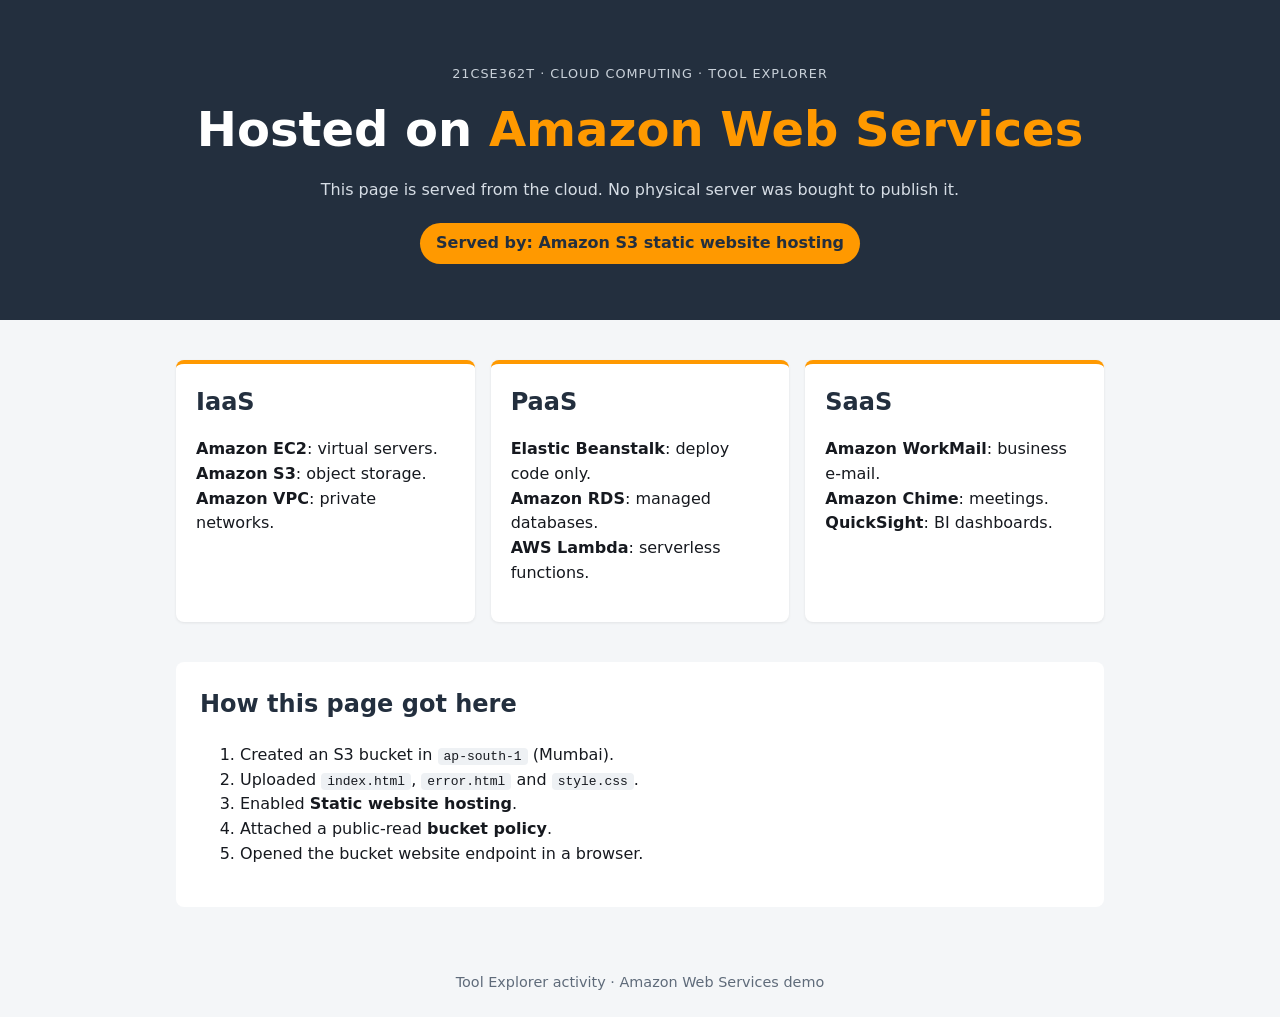
==== demo/website/index.html @ 6516bae2 "Tool Explorer: AWS report, S3/EC2 demo and presentation" ====
<!DOCTYPE html>
<html lang="en">
<head>
  <meta charset="UTF-8">
  <meta name="viewport" content="width=device-width, initial-scale=1.0">
  <title>Tool Explorer – AWS</title>
  <link rel="stylesheet" href="style.css">
</head>
<body>
  <header class="hero">
    <p class="tag">21CSE362T · Cloud Computing · Tool Explorer</p>
    <h1>Hosted on <span>Amazon Web Services</span></h1>
    <p class="sub">This page is served from the cloud. No physical server was bought to publish it.</p>
    <p class="badge" id="host">Served by: Amazon S3 static website hosting</p>
  </header>

  <main>
    <section class="grid">
      <article class="card">
        <h2>IaaS</h2>
        <p><b>Amazon EC2</b>: virtual servers.<br><b>Amazon S3</b>: object storage.<br><b>Amazon VPC</b>: private networks.</p>
      </article>
      <article class="card">
        <h2>PaaS</h2>
        <p><b>Elastic Beanstalk</b>: deploy code only.<br><b>Amazon RDS</b>: managed databases.<br><b>AWS Lambda</b>: serverless functions.</p>
      </article>
      <article class="card">
        <h2>SaaS</h2>
        <p><b>Amazon WorkMail</b>: business e-mail.<br><b>Amazon Chime</b>: meetings.<br><b>QuickSight</b>: BI dashboards.</p>
      </article>
    </section>

    <section class="steps">
      <h2>How this page got here</h2>
      <ol>
        <li>Created an S3 bucket in <code>ap-south-1</code> (Mumbai).</li>
        <li>Uploaded <code>index.html</code>, <code>error.html</code> and <code>style.css</code>.</li>
        <li>Enabled <b>Static website hosting</b>.</li>
        <li>Attached a public-read <b>bucket policy</b>.</li>
        <li>Opened the bucket website endpoint in a browser.</li>
      </ol>
    </section>
  </main>

  <footer>Tool Explorer activity · Amazon Web Services demo</footer>
</body>
</html>
---- demo/website/style.css ----
:root {
  --navy: #232f3e;
  --orange: #ff9900;
  --ink: #16191f;
  --paper: #f4f6f8;
  --muted: #5f6b7a;
}
* { box-sizing: border-box; }
body {
  margin: 0;
  font-family: "Segoe UI", system-ui, -apple-system, Arial, sans-serif;
  color: var(--ink);
  background: var(--paper);
  line-height: 1.55;
}
.hero {
  background: var(--navy);
  color: #fff;
  padding: 64px 24px 56px;
  text-align: center;
}
.hero h1 { font-size: clamp(1.8rem, 5vw, 3rem); margin: 8px 0 12px; }
.hero h1 span { color: var(--orange); }
.tag { letter-spacing: .08em; text-transform: uppercase; font-size: .8rem; color: #c9d1d9; margin: 0; }
.sub { color: #d6dde5; max-width: 640px; margin: 0 auto 20px; }
.badge {
  display: inline-block;
  background: var(--orange);
  color: var(--navy);
  font-weight: 700;
  padding: 8px 16px;
  border-radius: 999px;
  text-decoration: none;
  margin: 0;
}
main { max-width: 960px; margin: 0 auto; padding: 40px 16px; }
.grid { display: grid; grid-template-columns: repeat(auto-fit, minmax(220px, 1fr)); gap: 16px; }
.card {
  background: #fff;
  border-top: 4px solid var(--orange);
  border-radius: 8px;
  padding: 20px;
  box-shadow: 0 1px 3px rgba(0,0,0,.08);
}
.card h2 { margin: 0 0 8px; color: var(--navy); }
.steps { margin-top: 40px; background: #fff; border-radius: 8px; padding: 24px; }
.steps h2 { margin-top: 0; color: var(--navy); }
code { background: #eef1f4; padding: 1px 6px; border-radius: 4px; }
footer { text-align: center; color: var(--muted); padding: 24px; font-size: .9rem; }
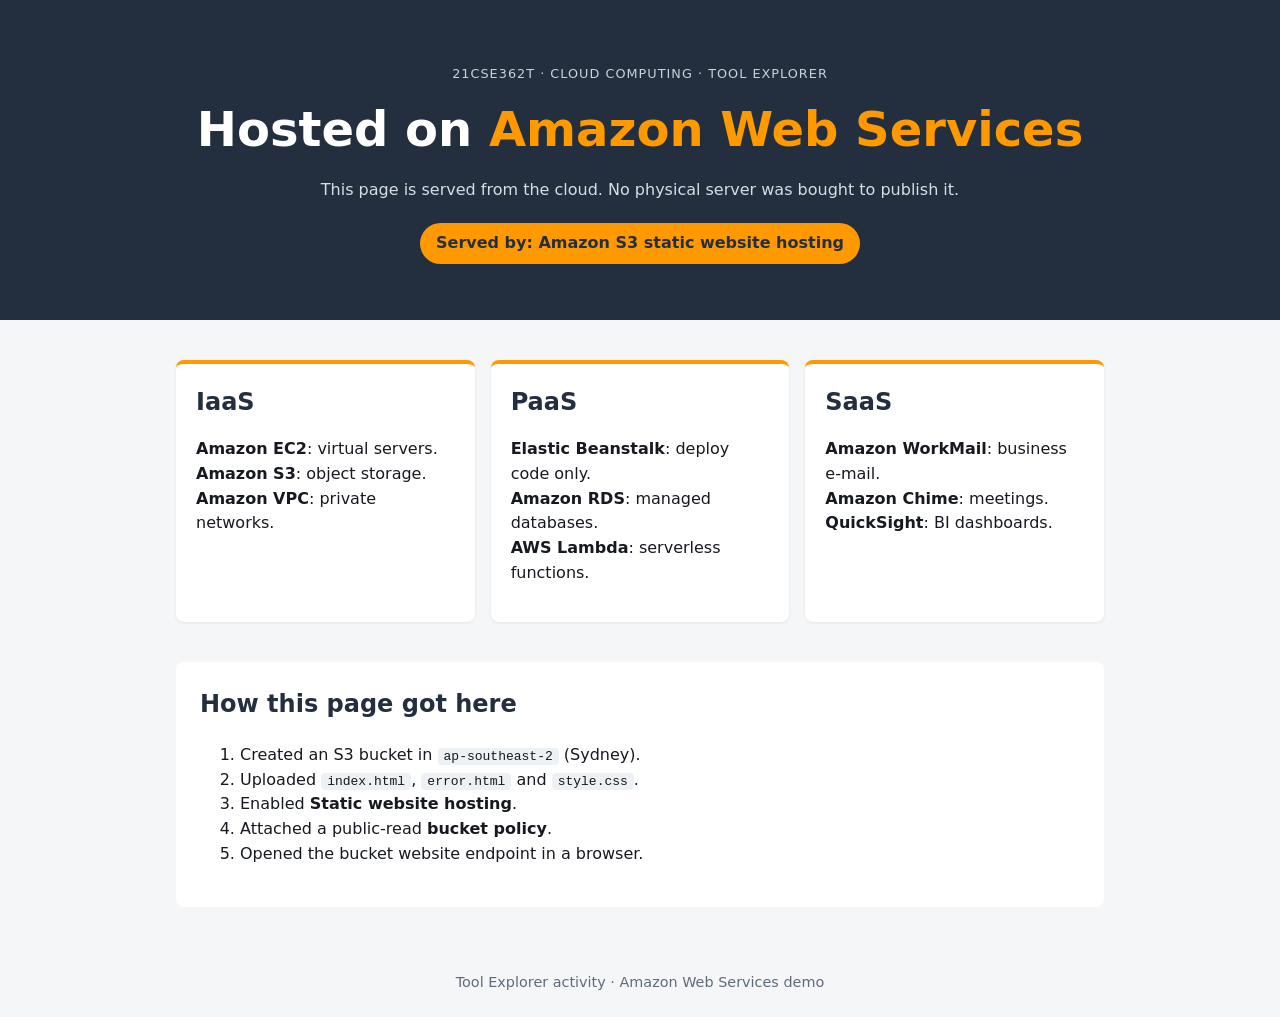
==== commit 2c26adee: "Run S3 and EC2 demos on AWS; add screenshots, results and live-demo slide" ====
--- a/demo/website/index.html
+++ b/demo/website/index.html
@@ -33,7 +33,7 @@
     <section class="steps">
       <h2>How this page got here</h2>
       <ol>
-        <li>Created an S3 bucket in <code>ap-south-1</code> (Mumbai).</li>
+        <li>Created an S3 bucket in <code>ap-southeast-2</code> (Sydney).</li>
         <li>Uploaded <code>index.html</code>, <code>error.html</code> and <code>style.css</code>.</li>
         <li>Enabled <b>Static website hosting</b>.</li>
         <li>Attached a public-read <b>bucket policy</b>.</li>
